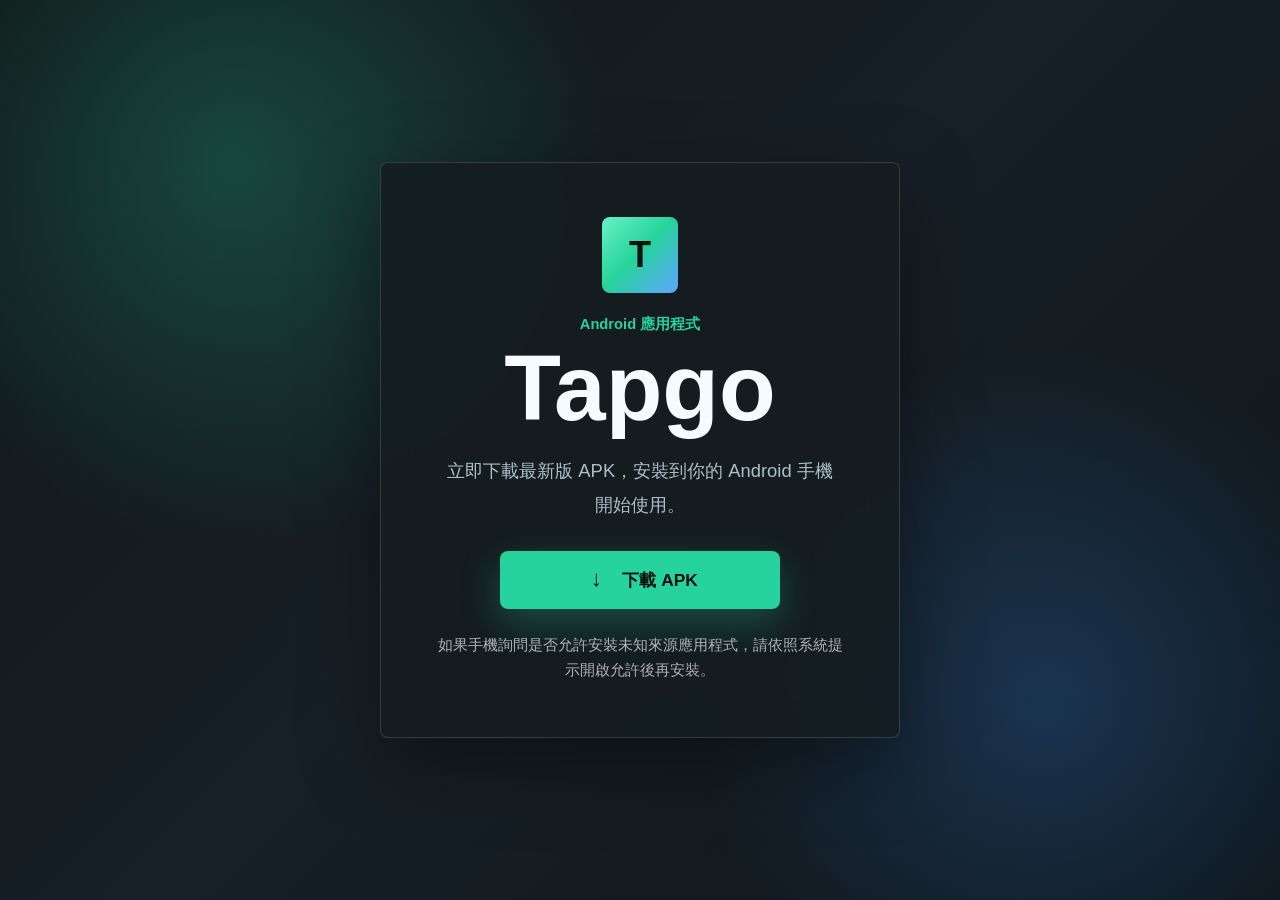
==== index.html @ aea19a2e "Publish Tapgo download site" ====
<!doctype html>
<html lang="zh-Hant">
<head>
  <meta charset="utf-8">
  <meta name="viewport" content="width=device-width, initial-scale=1">
  <title>Tapgo App 下載</title>
  <link rel="stylesheet" href="styles.css">
</head>
<body>
  <main class="page-shell">
    <section class="download-panel" aria-labelledby="app-title">
      <div class="brand-mark" aria-hidden="true">T</div>
      <p class="eyebrow">Android 應用程式</p>
      <h1 id="app-title">Tapgo</h1>
      <p class="intro">立即下載最新版 APK，安裝到你的 Android 手機開始使用。</p>

      <a class="download-button" href="app-debug.apk" download>
        <span class="button-icon" aria-hidden="true">↓</span>
        下載 APK
      </a>

      <p class="hint">如果手機詢問是否允許安裝未知來源應用程式，請依照系統提示開啟允許後再安裝。</p>
    </section>
  </main>
</body>
</html>
---- styles.css ----
:root {
  color-scheme: dark;
  font-family: "Microsoft JhengHei", "PingFang TC", "Noto Sans TC", Arial, sans-serif;
  --bg: #101417;
  --panel: rgba(20, 28, 32, 0.86);
  --text: #f5fbff;
  --muted: #abc0c9;
  --accent: #26d39c;
  --accent-strong: #18b884;
  --line: rgba(255, 255, 255, 0.14);
}

* {
  box-sizing: border-box;
}

html,
body {
  min-height: 100%;
}

body {
  margin: 0;
  color: var(--text);
  background:
    radial-gradient(circle at 18% 18%, rgba(38, 211, 156, 0.25), transparent 30%),
    radial-gradient(circle at 82% 78%, rgba(57, 145, 255, 0.22), transparent 28%),
    linear-gradient(135deg, #101417 0%, #172027 48%, #0e1519 100%);
}

.page-shell {
  min-height: 100vh;
  display: grid;
  place-items: center;
  padding: 28px;
}

.download-panel {
  width: min(100%, 520px);
  padding: clamp(30px, 7vw, 54px);
  text-align: center;
  background: var(--panel);
  border: 1px solid var(--line);
  border-radius: 8px;
  box-shadow: 0 24px 80px rgba(0, 0, 0, 0.42);
  backdrop-filter: blur(18px);
}

.brand-mark {
  width: 76px;
  height: 76px;
  display: grid;
  place-items: center;
  margin: 0 auto 22px;
  color: #07110e;
  font-size: 2.25rem;
  font-weight: 900;
  background: linear-gradient(135deg, #69f2c3, #26d39c 48%, #60a5ff);
  border-radius: 8px;
}

.eyebrow {
  margin: 0 0 10px;
  color: var(--accent);
  font-size: 0.92rem;
  font-weight: 700;
  letter-spacing: 0;
}

h1 {
  margin: 0;
  font-size: clamp(3rem, 12vw, 5.8rem);
  line-height: 0.95;
}

.intro {
  max-width: 25rem;
  margin: 22px auto 30px;
  color: var(--muted);
  font-size: clamp(1rem, 4vw, 1.15rem);
  line-height: 1.8;
}

.download-button {
  min-height: 58px;
  display: inline-flex;
  align-items: center;
  justify-content: center;
  gap: 12px;
  width: min(100%, 280px);
  padding: 0 24px;
  color: #06110d;
  font-size: 1.08rem;
  font-weight: 800;
  text-decoration: none;
  background: var(--accent);
  border-radius: 8px;
  box-shadow: 0 14px 38px rgba(38, 211, 156, 0.28);
  transition: transform 160ms ease, background-color 160ms ease, box-shadow 160ms ease;
}

.download-button:hover,
.download-button:focus-visible {
  background: var(--accent-strong);
  box-shadow: 0 18px 46px rgba(24, 184, 132, 0.32);
  transform: translateY(-2px);
}

.download-button:focus-visible {
  outline: 3px solid rgba(255, 255, 255, 0.72);
  outline-offset: 4px;
}

.button-icon {
  display: grid;
  place-items: center;
  width: 28px;
  height: 28px;
  font-size: 1.4rem;
  line-height: 1;
}

.hint {
  margin: 24px 0 0;
  color: rgba(245, 251, 255, 0.68);
  font-size: 0.92rem;
  line-height: 1.7;
}

@media (max-width: 420px) {
  .page-shell {
    padding: 18px;
  }

  .download-panel {
    padding: 28px 22px;
  }
}
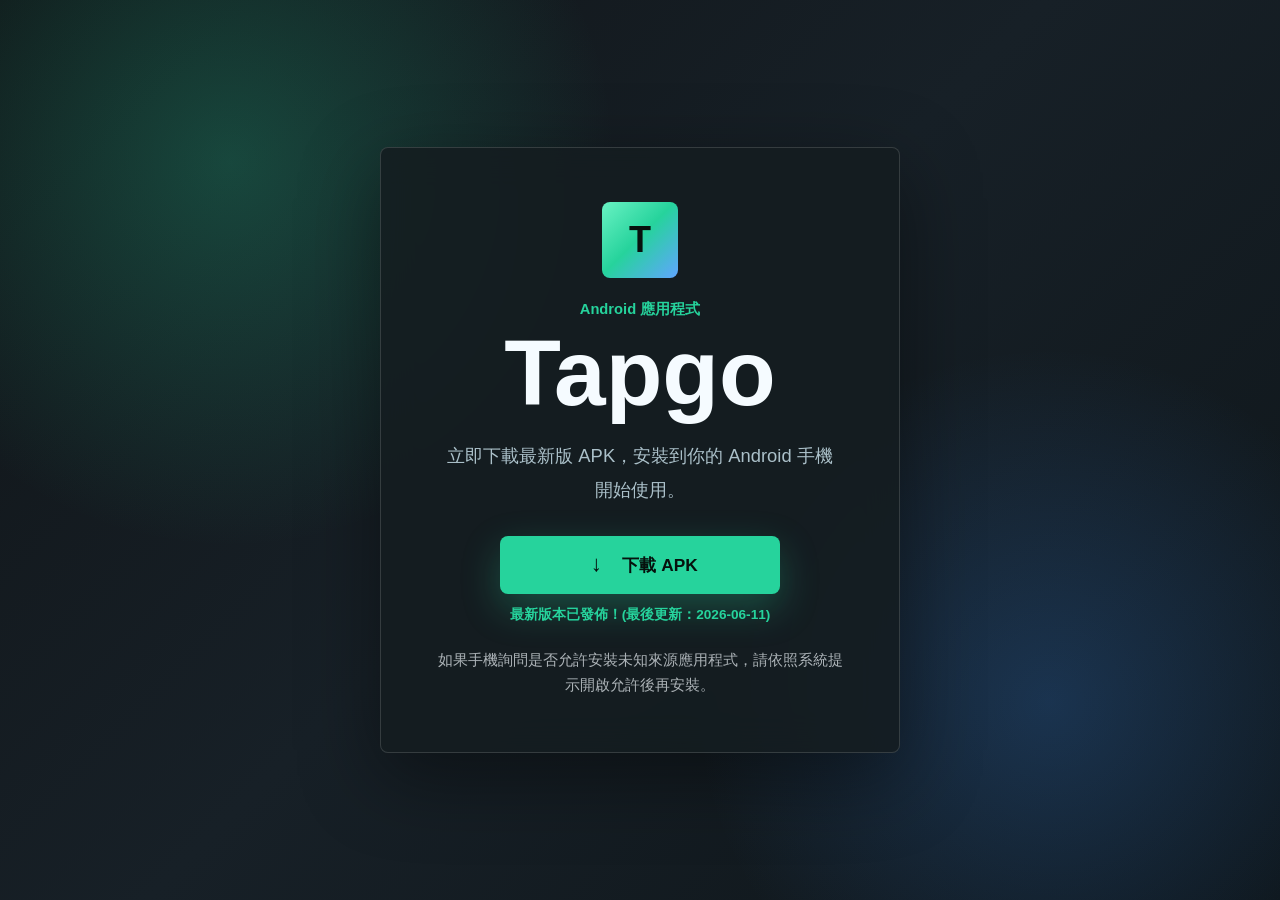
==== commit 533aa81e: "update download page: add last updated date" ====
--- a/index.html
+++ b/index.html
@@ -18,6 +18,7 @@
         <span class="button-icon" aria-hidden="true">↓</span>
         下載 APK
       </a>
+      <p class="last-updated" style="font-size: 0.85rem; color: var(--accent); margin-top: 12px; margin-bottom: 0; font-weight: 600;">最新版本已發佈！(最後更新：2026-06-11)</p>
 
       <p class="hint">如果手機詢問是否允許安裝未知來源應用程式，請依照系統提示開啟允許後再安裝。</p>
     </section>
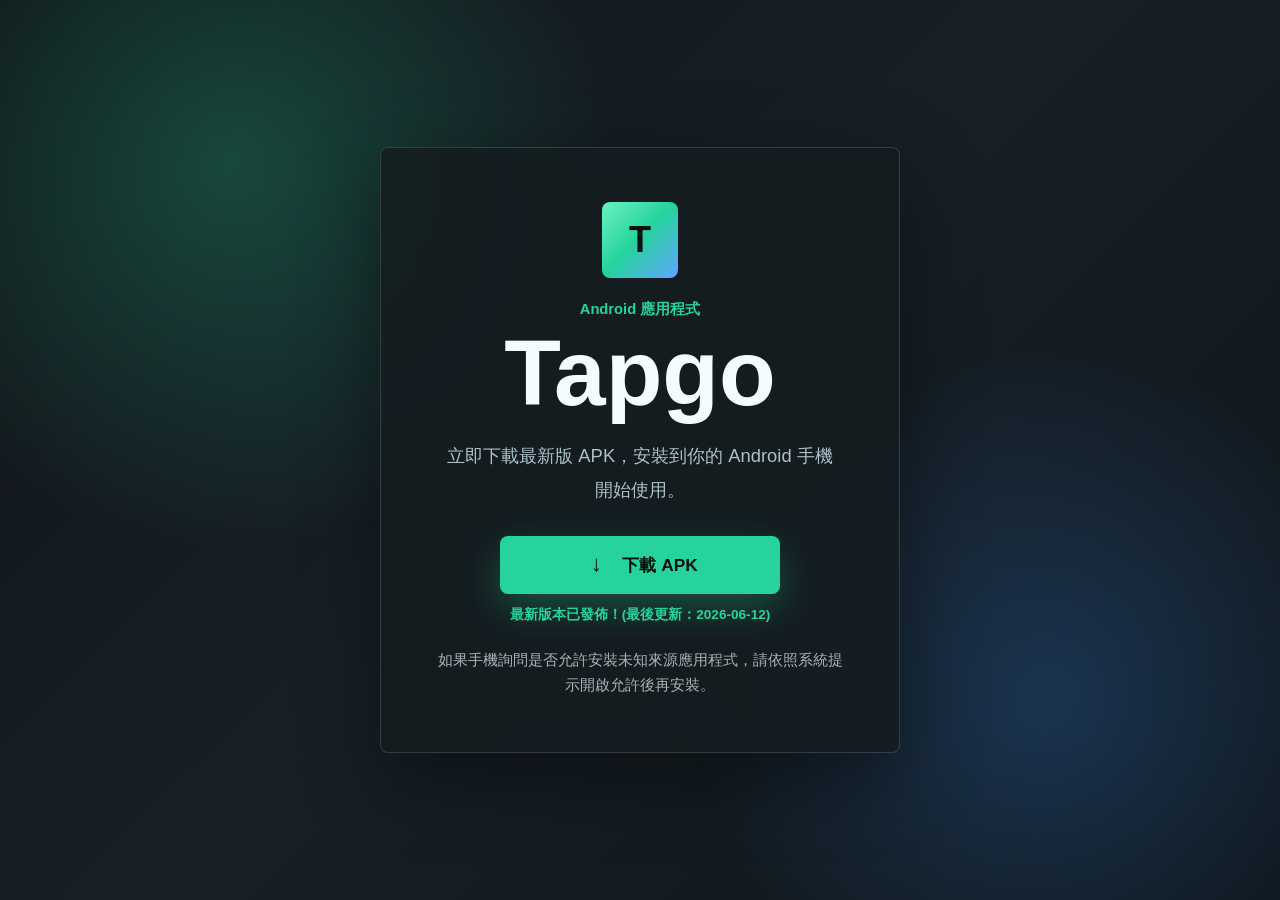
==== commit e6250d8d: "Update index.html release date to 2026-06-12" ====
--- a/index.html
+++ b/index.html
@@ -18,7 +18,7 @@
         <span class="button-icon" aria-hidden="true">↓</span>
         下載 APK
       </a>
-      <p class="last-updated" style="font-size: 0.85rem; color: var(--accent); margin-top: 12px; margin-bottom: 0; font-weight: 600;">最新版本已發佈！(最後更新：2026-06-11)</p>
+      <p class="last-updated" style="font-size: 0.85rem; color: var(--accent); margin-top: 12px; margin-bottom: 0; font-weight: 600;">最新版本已發佈！(最後更新：2026-06-12)</p>
 
       <p class="hint">如果手機詢問是否允許安裝未知來源應用程式，請依照系統提示開啟允許後再安裝。</p>
     </section>
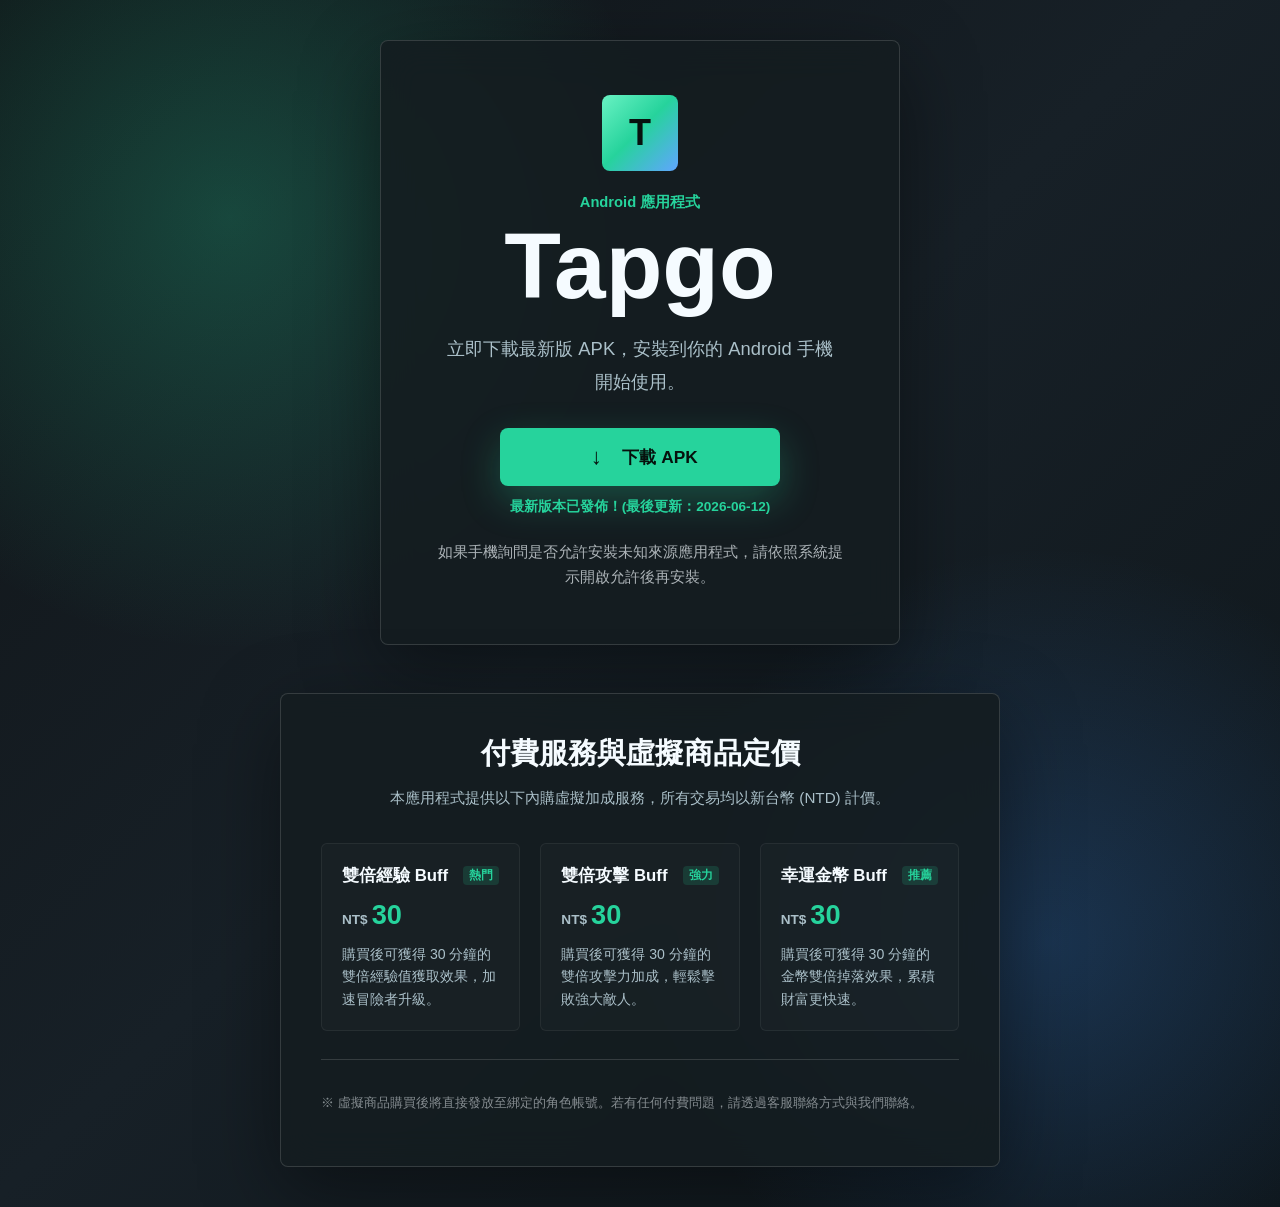
==== commit b680b5ae: "Add pricing section for ECPay audit compliance" ====
--- a/index.html
+++ b/index.html
@@ -22,6 +22,42 @@
 
       <p class="hint">如果手機詢問是否允許安裝未知來源應用程式，請依照系統提示開啟允許後再安裝。</p>
     </section>
+
+    <section class="pricing-section" aria-labelledby="pricing-title">
+      <h2 id="pricing-title">付費服務與虛擬商品定價</h2>
+      <p class="pricing-intro">本應用程式提供以下內購虛擬加成服務，所有交易均以新台幣 (NTD) 計價。</p>
+      <div class="pricing-grid">
+        <div class="pricing-card">
+          <div class="card-header">
+            <h3>雙倍經驗 Buff</h3>
+            <span class="badge">熱門</span>
+          </div>
+          <p class="price"><span>NT$</span>30</p>
+          <p class="desc">購買後可獲得 30 分鐘的雙倍經驗值獲取效果，加速冒險者升級。</p>
+        </div>
+        
+        <div class="pricing-card">
+          <div class="card-header">
+            <h3>雙倍攻擊 Buff</h3>
+            <span class="badge">強力</span>
+          </div>
+          <p class="price"><span>NT$</span>30</p>
+          <p class="desc">購買後可獲得 30 分鐘的雙倍攻擊力加成，輕鬆擊敗強大敵人。</p>
+        </div>
+
+        <div class="pricing-card">
+          <div class="card-header">
+            <h3>幸運金幣 Buff</h3>
+            <span class="badge">推薦</span>
+          </div>
+          <p class="price"><span>NT$</span>30</p>
+          <p class="desc">購買後可獲得 30 分鐘的金幣雙倍掉落效果，累積財富更快速。</p>
+        </div>
+      </div>
+      <div class="pricing-footer">
+        <p>※ 虛擬商品購買後將直接發放至綁定的角色帳號。若有任何付費問題，請透過客服聯絡方式與我們聯絡。</p>
+      </div>
+    </section>
   </main>
 </body>
 </html>
--- a/styles.css
+++ b/styles.css
@@ -30,9 +30,12 @@
 
 .page-shell {
   min-height: 100vh;
-  display: grid;
-  place-items: center;
-  padding: 28px;
+  display: flex;
+  flex-direction: column;
+  align-items: center;
+  justify-content: center;
+  gap: 48px;
+  padding: 40px 28px;
 }
 
 .download-panel {
@@ -129,10 +132,118 @@
 
 @media (max-width: 420px) {
   .page-shell {
-    padding: 18px;
+    padding: 28px 18px;
+    gap: 32px;
   }
 
   .download-panel {
     padding: 28px 22px;
   }
 }
+
+/* Pricing Section Styles */
+.pricing-section {
+  width: min(100%, 720px);
+  background: var(--panel);
+  border: 1px solid var(--line);
+  border-radius: 8px;
+  padding: clamp(24px, 5vw, 40px);
+  box-shadow: 0 24px 80px rgba(0, 0, 0, 0.42);
+  backdrop-filter: blur(18px);
+  text-align: left;
+}
+
+.pricing-section h2 {
+  font-size: clamp(1.4rem, 4vw, 1.8rem);
+  margin: 0 0 12px;
+  color: var(--text);
+  font-weight: 700;
+  text-align: center;
+}
+
+.pricing-intro {
+  color: var(--muted);
+  text-align: center;
+  margin: 0 0 32px;
+  font-size: 0.95rem;
+  line-height: 1.6;
+}
+
+.pricing-grid {
+  display: grid;
+  grid-template-columns: repeat(auto-fit, minmax(190px, 1fr));
+  gap: 20px;
+  margin-bottom: 28px;
+}
+
+.pricing-card {
+  background: rgba(255, 255, 255, 0.02);
+  border: 1px solid rgba(255, 255, 255, 0.06);
+  border-radius: 6px;
+  padding: 20px;
+  transition: transform 160ms ease, border-color 160ms ease, background-color 160ms ease;
+  display: flex;
+  flex-direction: column;
+}
+
+.pricing-card:hover {
+  transform: translateY(-2px);
+  border-color: rgba(38, 211, 156, 0.35);
+  background: rgba(255, 255, 255, 0.04);
+}
+
+.card-header {
+  display: flex;
+  justify-content: space-between;
+  align-items: center;
+  margin-bottom: 12px;
+  gap: 8px;
+}
+
+.card-header h3 {
+  margin: 0;
+  font-size: 1.05rem;
+  font-weight: 700;
+  color: var(--text);
+}
+
+.badge {
+  font-size: 0.72rem;
+  font-weight: 700;
+  padding: 2px 6px;
+  border-radius: 4px;
+  background: rgba(38, 211, 156, 0.15);
+  color: var(--accent);
+  white-space: nowrap;
+}
+
+.price {
+  font-size: 1.7rem;
+  font-weight: 800;
+  color: var(--accent);
+  margin: 0 0 12px;
+  display: flex;
+  align-items: baseline;
+  gap: 4px;
+}
+
+.price span {
+  font-size: 0.85rem;
+  font-weight: 600;
+  color: var(--muted);
+}
+
+.desc {
+  font-size: 0.88rem;
+  line-height: 1.6;
+  color: var(--muted);
+  margin: 0;
+}
+
+.pricing-footer {
+  border-top: 1px solid var(--line);
+  padding-top: 20px;
+  color: rgba(245, 251, 255, 0.5);
+  font-size: 0.8rem;
+  line-height: 1.6;
+}
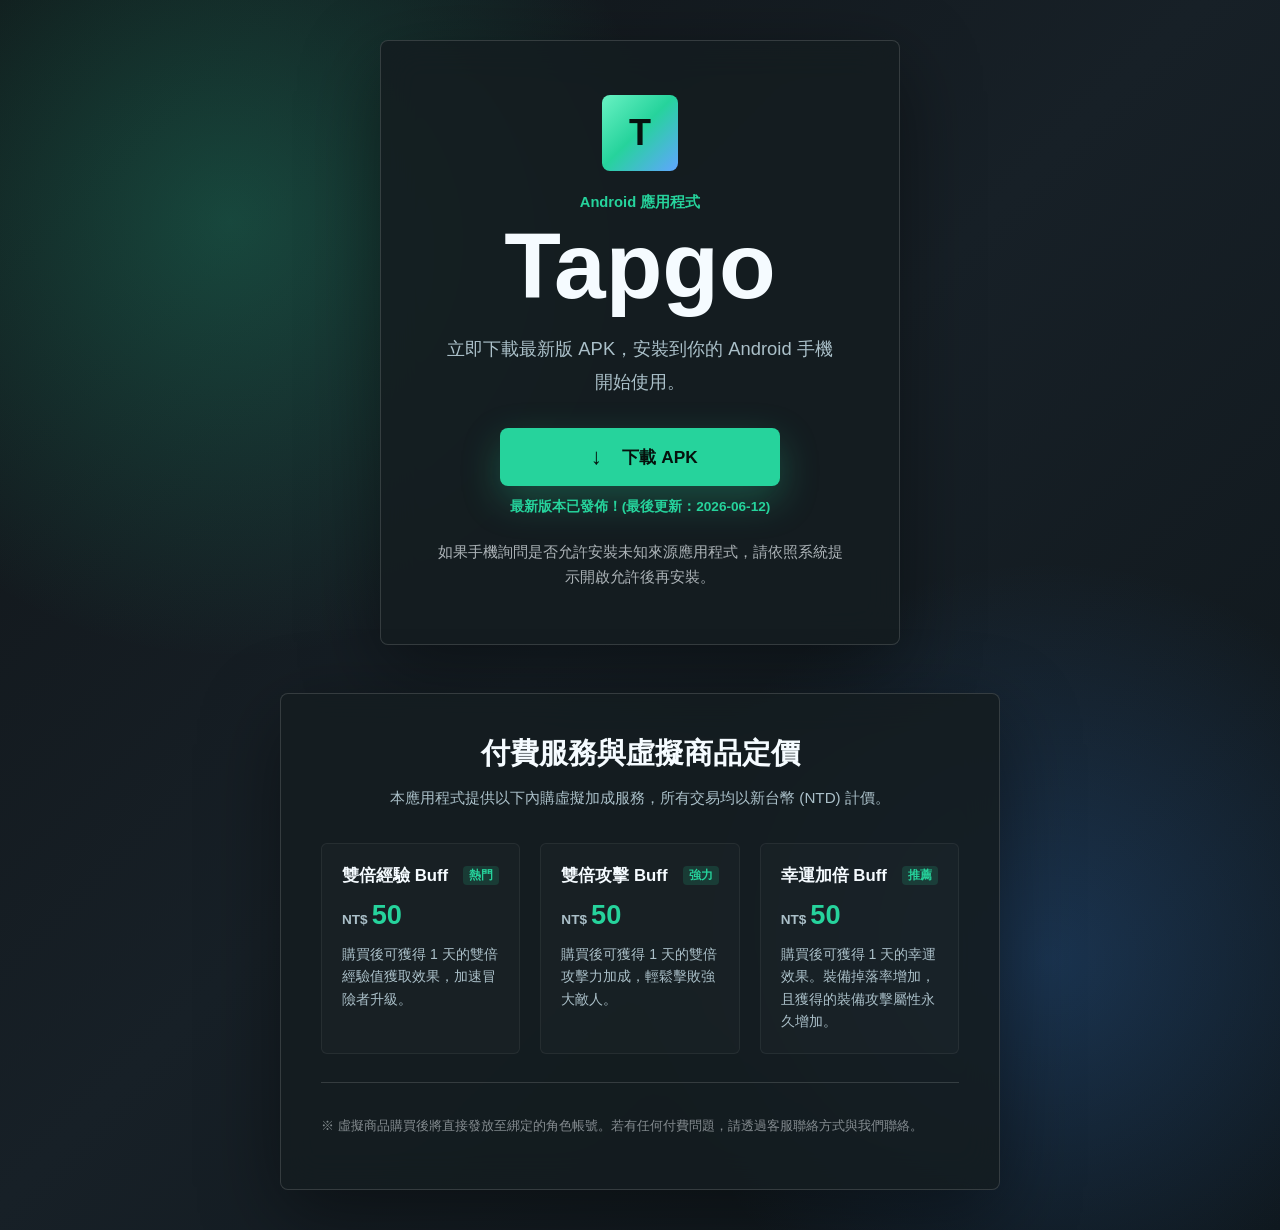
==== commit cbc77bcc: "Update pricing to NT, 1 day duration and rename third item to Lucky Double Buff" ====
--- a/index.html
+++ b/index.html
@@ -32,8 +32,8 @@
             <h3>雙倍經驗 Buff</h3>
             <span class="badge">熱門</span>
           </div>
-          <p class="price"><span>NT$</span>30</p>
-          <p class="desc">購買後可獲得 30 分鐘的雙倍經驗值獲取效果，加速冒險者升級。</p>
+          <p class="price"><span>NT$</span>50</p>
+          <p class="desc">購買後可獲得 1 天的雙倍經驗值獲取效果，加速冒險者升級。</p>
         </div>
         
         <div class="pricing-card">
@@ -41,17 +41,17 @@
             <h3>雙倍攻擊 Buff</h3>
             <span class="badge">強力</span>
           </div>
-          <p class="price"><span>NT$</span>30</p>
-          <p class="desc">購買後可獲得 30 分鐘的雙倍攻擊力加成，輕鬆擊敗強大敵人。</p>
+          <p class="price"><span>NT$</span>50</p>
+          <p class="desc">購買後可獲得 1 天的雙倍攻擊力加成，輕鬆擊敗強大敵人。</p>
         </div>
 
         <div class="pricing-card">
           <div class="card-header">
-            <h3>幸運金幣 Buff</h3>
+            <h3>幸運加倍 Buff</h3>
             <span class="badge">推薦</span>
           </div>
-          <p class="price"><span>NT$</span>30</p>
-          <p class="desc">購買後可獲得 30 分鐘的金幣雙倍掉落效果，累積財富更快速。</p>
+          <p class="price"><span>NT$</span>50</p>
+          <p class="desc">購買後可獲得 1 天的幸運效果。裝備掉落率增加，且獲得的裝備攻擊屬性永久增加。</p>
         </div>
       </div>
       <div class="pricing-footer">
